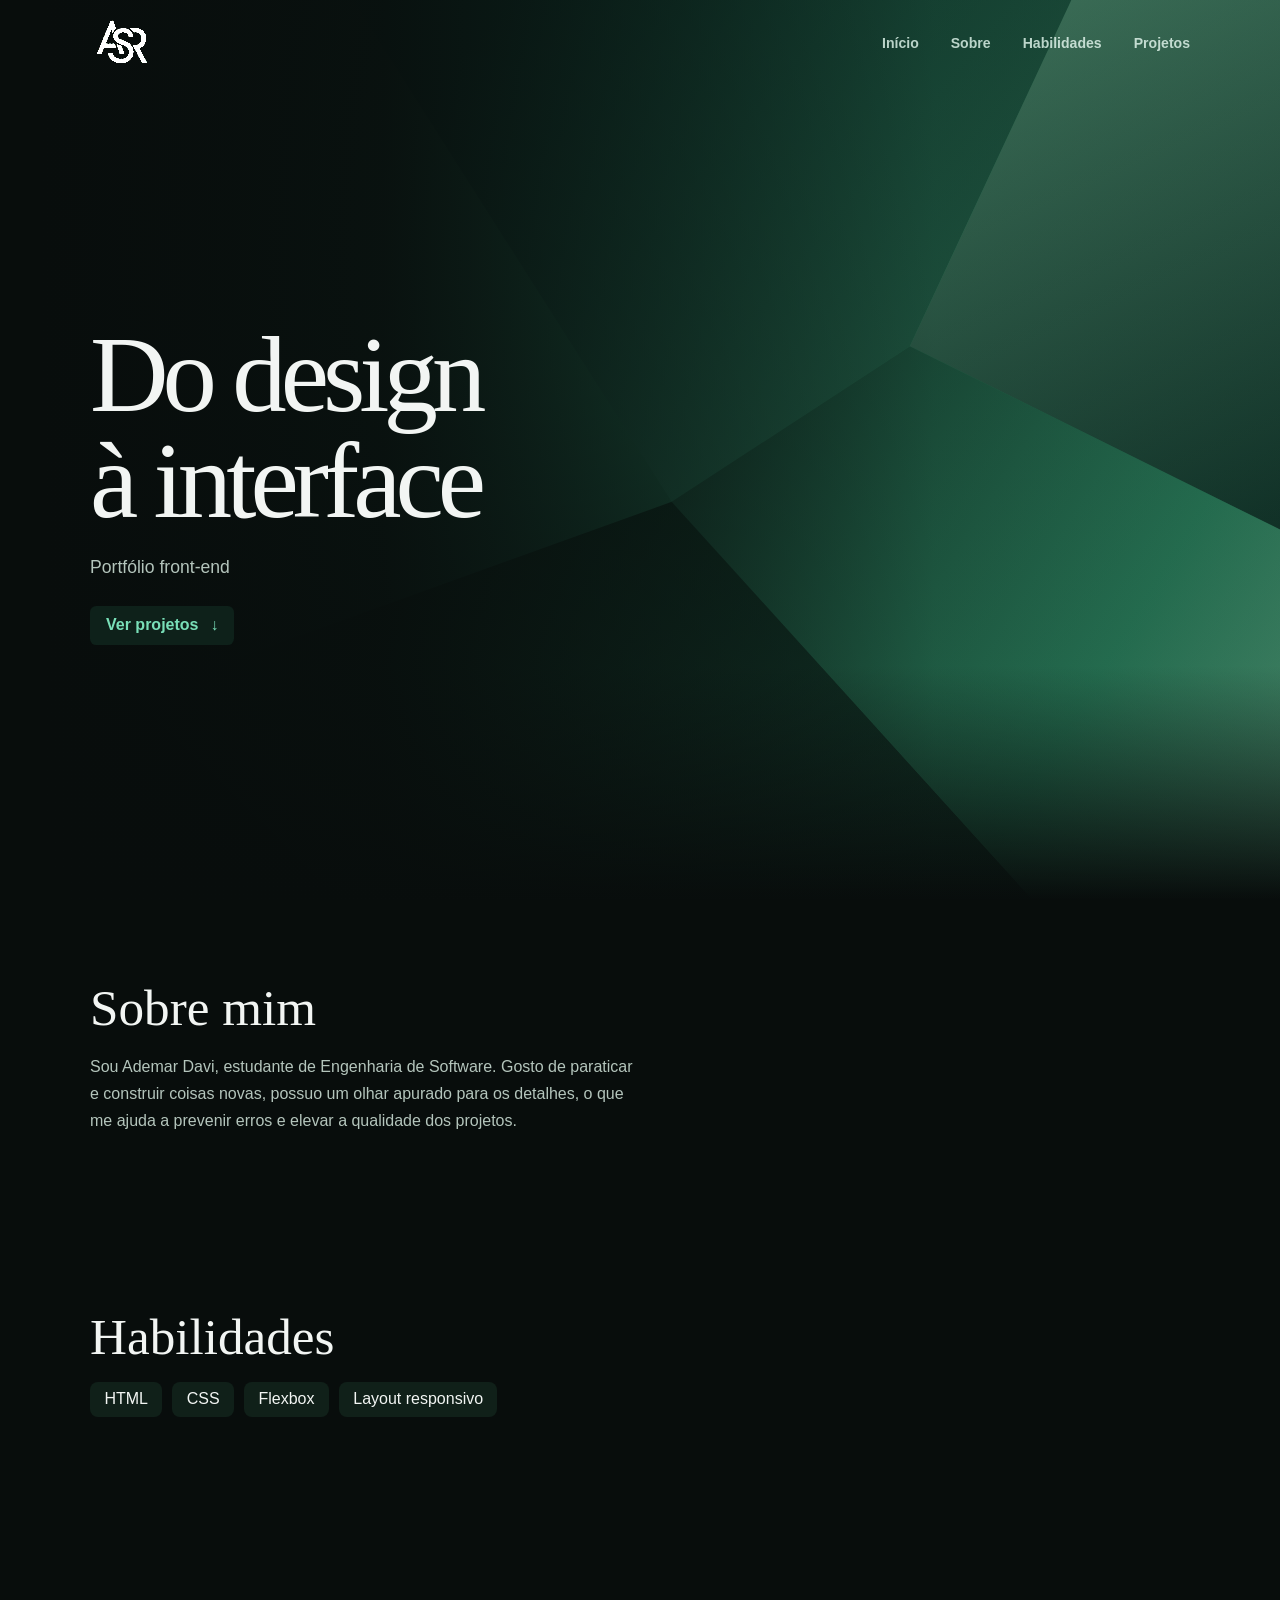
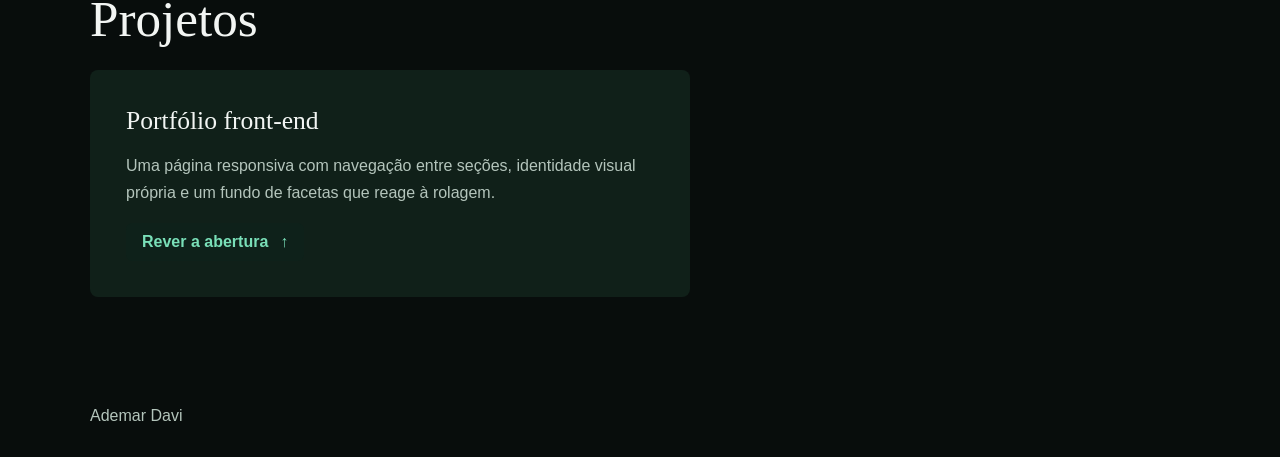
==== index.html @ 32597d5d "Add files via upload" ====
<!doctype html>
<html lang="pt-BR">
<head>
    <meta charset="utf-8">
    <meta name="viewport" content="width=device-width, initial-scale=1">
    <title>Ademar Davi | Portfólio front-end</title>
    <link rel="stylesheet" href="style.css">
</head>
<body>
    <header class="cabecalho largura">
        <a href="#inicio" aria-label="Voltar ao início">
            <img class="marca" src="./738EEF5F-4B1C-443B-A646-D0DB951BDF83.jpeg" alt="" width="64" height="64">
        </a>
        <nav aria-label="Navegação principal">
            <a href="#inicio">Início</a>
            <a href="#sobre">Sobre</a>
            <a href="#habilidades">Habilidades</a>
            <a href="#projetos">Projetos</a>
        </nav>
    </header>

    <main>
        <section id="inicio" class="abertura">
            <div class="cristal" aria-hidden="true"><span></span><span></span><span></span><span></span></div>
            <div class="largura abertura-conteudo">
                <h1>Do design<br class="quebra"> à interface</h1>
                <p>Portfólio front-end</p>
                <a class="botao" href="#projetos">Ver projetos <span aria-hidden="true">↓</span></a>
            </div>
        </section>

        <section id="sobre" class="secao largura">
            <h2>Sobre mim</h2>
            <p class="texto">Sou Ademar Davi, estudante de Engenharia de Software. Gosto de paraticar e construir coisas novas, possuo um olhar apurado para os detalhes, o que me ajuda a prevenir erros e elevar a qualidade dos projetos.</p>
        </section>

        <section id="habilidades" class="secao largura">
            <h2>Habilidades</h2>
            <ul class="etiquetas">
                <li>HTML</li><li>CSS</li><li>Flexbox</li><li>Layout responsivo</li>
            </ul>
        </section>

        <section id="projetos" class="secao largura">
            <h2>Projetos</h2>
            <article class="projeto">
                <h3>Portfólio front-end</h3>
                <p>Uma página responsiva com navegação entre seções, identidade visual própria e um fundo de facetas que reage à rolagem.</p>
                <a class="botao" href="#inicio">Rever a abertura <span aria-hidden="true">↑</span></a>
            </article>
        </section>
    </main>

    <footer class="largura rodape">Ademar Davi</footer>

    <script>
        const abertura = document.querySelector(".abertura");
        const movimentoReduzido = matchMedia("(prefers-reduced-motion: reduce)");
        let quadroPendente = false;

        function atualizarCristal() {
            const progresso = movimentoReduzido.matches
                ? 0
                : Math.min(1, Math.max(0, -abertura.getBoundingClientRect().top / abertura.offsetHeight));
            abertura.style.setProperty("--deslocamento", progresso * -110 + "px");
            abertura.style.setProperty("--intensidade", 1 - progresso * 0.65);
            quadroPendente = false;
        }

        function agendarAtualizacao() {
            if (quadroPendente) return;
            quadroPendente = true;
            requestAnimationFrame(atualizarCristal);
        }

        addEventListener("scroll", agendarAtualizacao, { passive: true });
        addEventListener("resize", agendarAtualizacao);
        movimentoReduzido.addEventListener("change", agendarAtualizacao);
        atualizarCristal();
    </script>
</body>
</html>
---- style.css ----
:root {
    color-scheme: dark;
    --fundo: #080d0c;
    --texto: #f2f5f3;
    --suave: #b4c5bc;
    --verde: #79dfb8;
    font-family: Inter, -apple-system, BlinkMacSystemFont, "Segoe UI", sans-serif;
    scroll-behavior: smooth;
}

* { box-sizing: border-box; }
body { margin: 0; background: var(--fundo); color: var(--texto); }
a { color: inherit; }
a:focus-visible { outline: 2px solid var(--verde); outline-offset: 5px; }
.largura { width: min(1100px, calc(100% - 48px)); margin-inline: auto; }

.cabecalho {
    position: absolute;
    z-index: 2;
    inset: 0 0 auto;
    mix-blend-mode: screen;
    display: flex;
    align-items: center;
    justify-content: space-between;
    gap: 20px;
    min-height: 86px;
}

.cabecalho > a { display: inline-flex; }
.marca { display: block; filter: brightness(56%) contrast(4000%); }
nav { display: flex; flex-wrap: wrap; gap: clamp(12px, 3vw, 32px); }
nav a { color: var(--suave); font-size: .88rem; font-weight: 600; text-decoration: none; }
nav a:hover { color: var(--verde); }

.abertura {
    position: relative;
    isolation: isolate;
    overflow: hidden;
    display: grid;
    align-items: center;
    min-height: 100svh;
    background: #0a1410;
}

.abertura::after {
    position: absolute;
    z-index: -1;
    inset: 0;
    content: "";
    background: linear-gradient(90deg, #080d0c 3%, #080d0ce8 30%, #080d0c40 73%),
        linear-gradient(0deg, var(--fundo), transparent 26%);
}

.cristal {
    position: absolute;
    z-index: -2;
    inset: -22% -12%;
    overflow: hidden;
    background: radial-gradient(ellipse at 76% 35%, #2c8f65, #143f30 40%, #081a14 70%);
    transform: translateY(calc(2 * var(--deslocamento, 0px)));
    opacity: var(--intensidade, 1);
    pointer-events: none;
}

.cristal span { position: absolute; inset: 0; }
.cristal span:nth-child(1) {
    clip-path: polygon(24% 0, 83% 0, 67% 42%, 52% 54%);
    background: linear-gradient(130deg, #0d382c 31%, #3f9c72 95%);
}
.cristal span:nth-child(2) {
    clip-path: polygon(83% 0, 100% 0, 100% 62%, 67% 42%);
    background: linear-gradient(156deg, #74c79d 12%, #143d30 68%);
}
.cristal span:nth-child(3) {
    clip-path: polygon(52% 54%, 67% 42%, 100% 62%, 86% 100%);
    background: linear-gradient(122deg, #102e24 46%, #2d8a64 75%, #86cda6);
}
.cristal span:nth-child(4) {
    clip-path: polygon(52% 54%, 86% 100%, 44% 100%, 18% 69%);
    background: linear-gradient(154deg, #0a2219 47%, #205a44);
}

.abertura-conteudo { padding-block: 140px 74px; }
h1, h2, h3 { margin: 0; font-family: Georgia, "Times New Roman", serif; font-weight: 400; }
h1 { max-width: 14ch; font-size: clamp(3rem, 8.5vw, 7.5rem); line-height: .98; letter-spacing: -.055em; }
.abertura p { color: var(--suave); margin: 22px 0 28px; font-size: 1.1rem; }

.botao {
    display: inline-flex;
    gap: .75rem;
    align-items: center;
    padding: .65rem 1rem;
    border-radius: .4rem;
    background: #0e211a;
    color: var(--verde);
    font-weight: 600;
    text-decoration: none;
}
.botao:hover { background: #18382b; }

.secao { padding-block: clamp(42px, 7vw, 78px); }
h2 { font-size: clamp(2rem, 4vw, 3.2rem); }
.texto, .projeto p { max-width: 62ch; color: var(--suave); line-height: 1.7; }
.etiquetas { display: flex; flex-wrap: wrap; gap: 10px; padding: 0; list-style: none; }
.etiquetas li, .projeto { border-radius: .5rem; background: #102019; }
.etiquetas li { padding: .55rem .9rem; }
.projeto { max-width: 600px; margin-top: 22px; padding: clamp(20px, 4vw, 36px); }
.projeto h3 { font-size: 1.6rem; }
.rodape { padding-block: 32px; color: var(--suave); }

@media (max-width: 540px) {
    .largura { width: calc(100% - 40px); }

    .cabecalho {
        position: relative;
        inset: auto;
        display: grid;
        grid-template-columns: 44px minmax(0, 1fr);
        gap: 12px;
        min-height: 76px;
        margin-bottom: -76px;
        mix-blend-mode: normal;
    }

    .marca { width: 44px; height: 44px; }
    nav { justify-content: flex-end; gap: 8px 12px; }
    nav a {
        display: inline-flex;
        align-items: center;
        min-height: 28px;
        font-size: .8rem;
    }

    .abertura-conteudo { padding-block: 110px 48px; }
    h1 { font-size: clamp(2.35rem, 10.5vw, 3.5rem); }

    .abertura::after {
        background: linear-gradient(90deg, #080d0cfa 10%, #080d0c75),
            linear-gradient(0deg, var(--fundo), transparent 26%);
    }
}

@media (prefers-reduced-motion: no-preference) {
    .cristal { animation: refracao 7s ease-in-out infinite alternate; }

    @keyframes refracao {
        from { translate: 0 0; }
        to { translate: -5% 4%; }
    }
}

@media (prefers-reduced-motion: reduce) {
    :root { scroll-behavior: auto; }
}
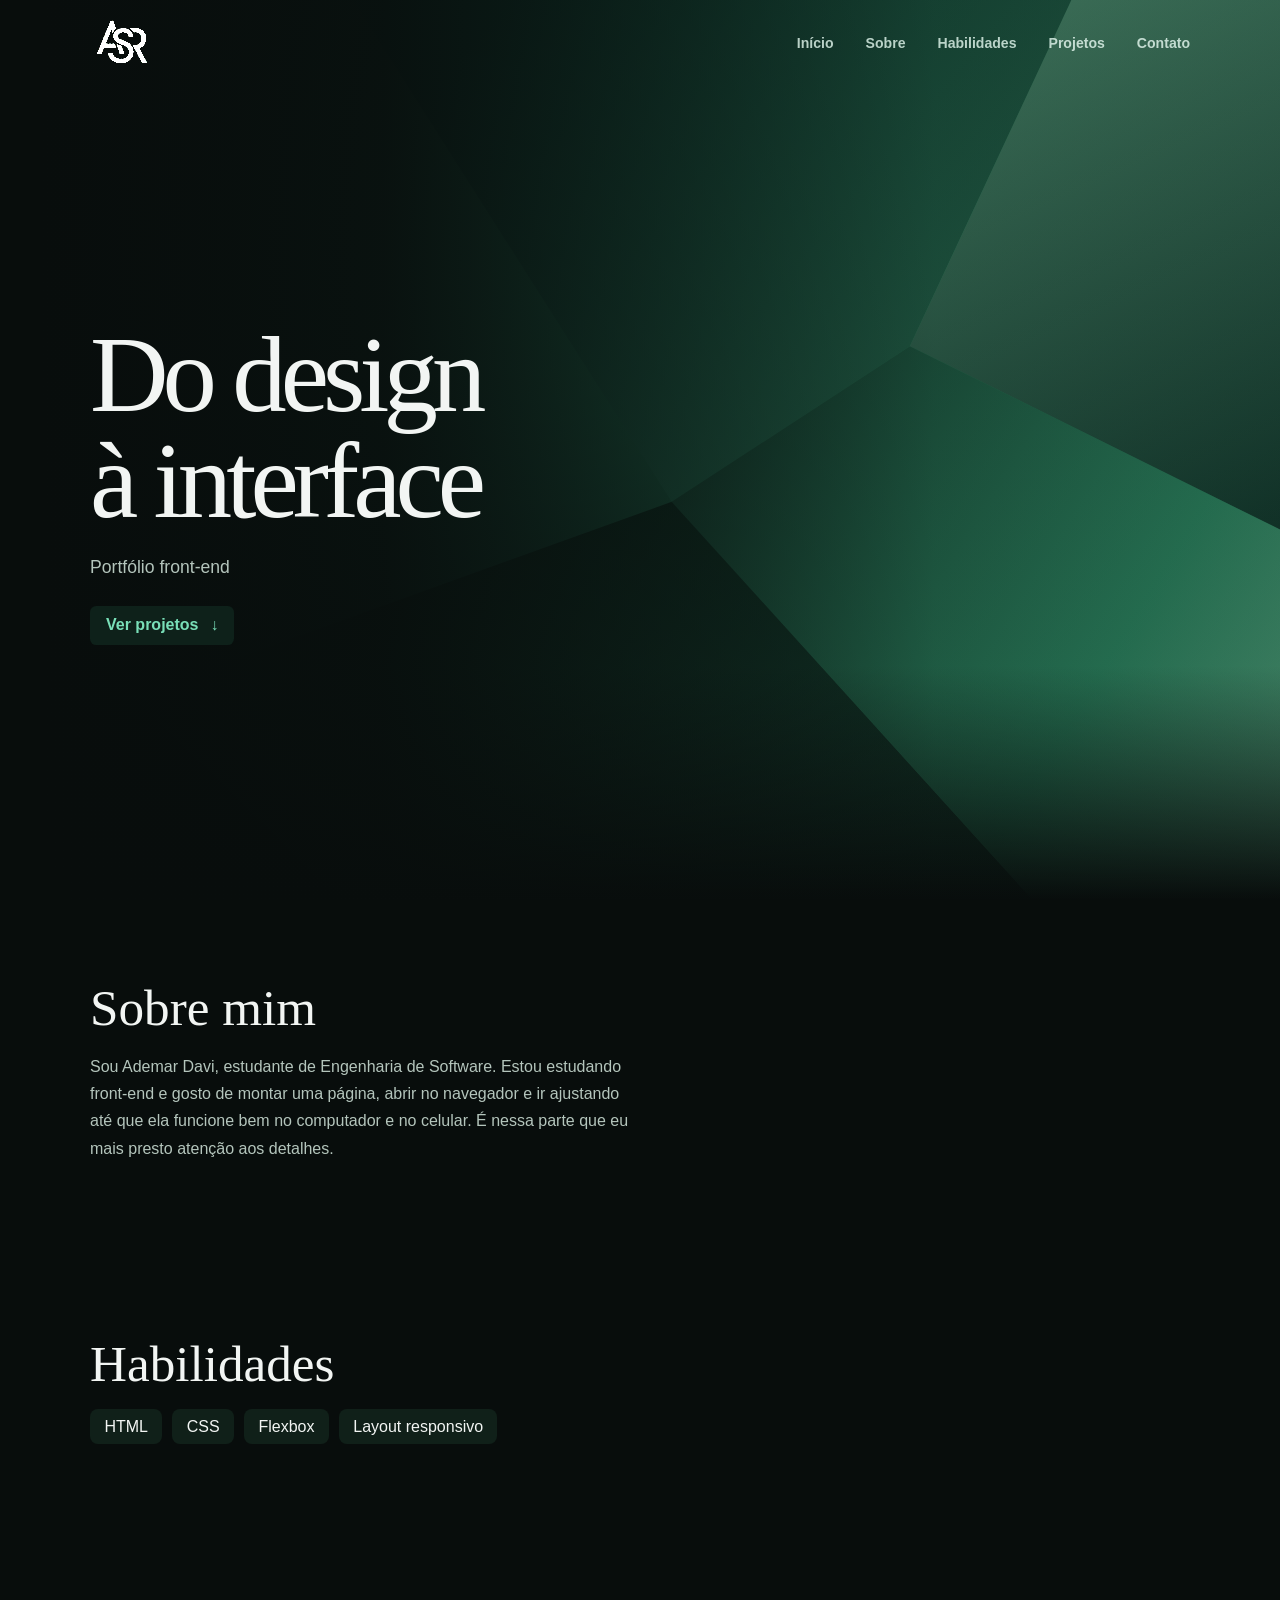
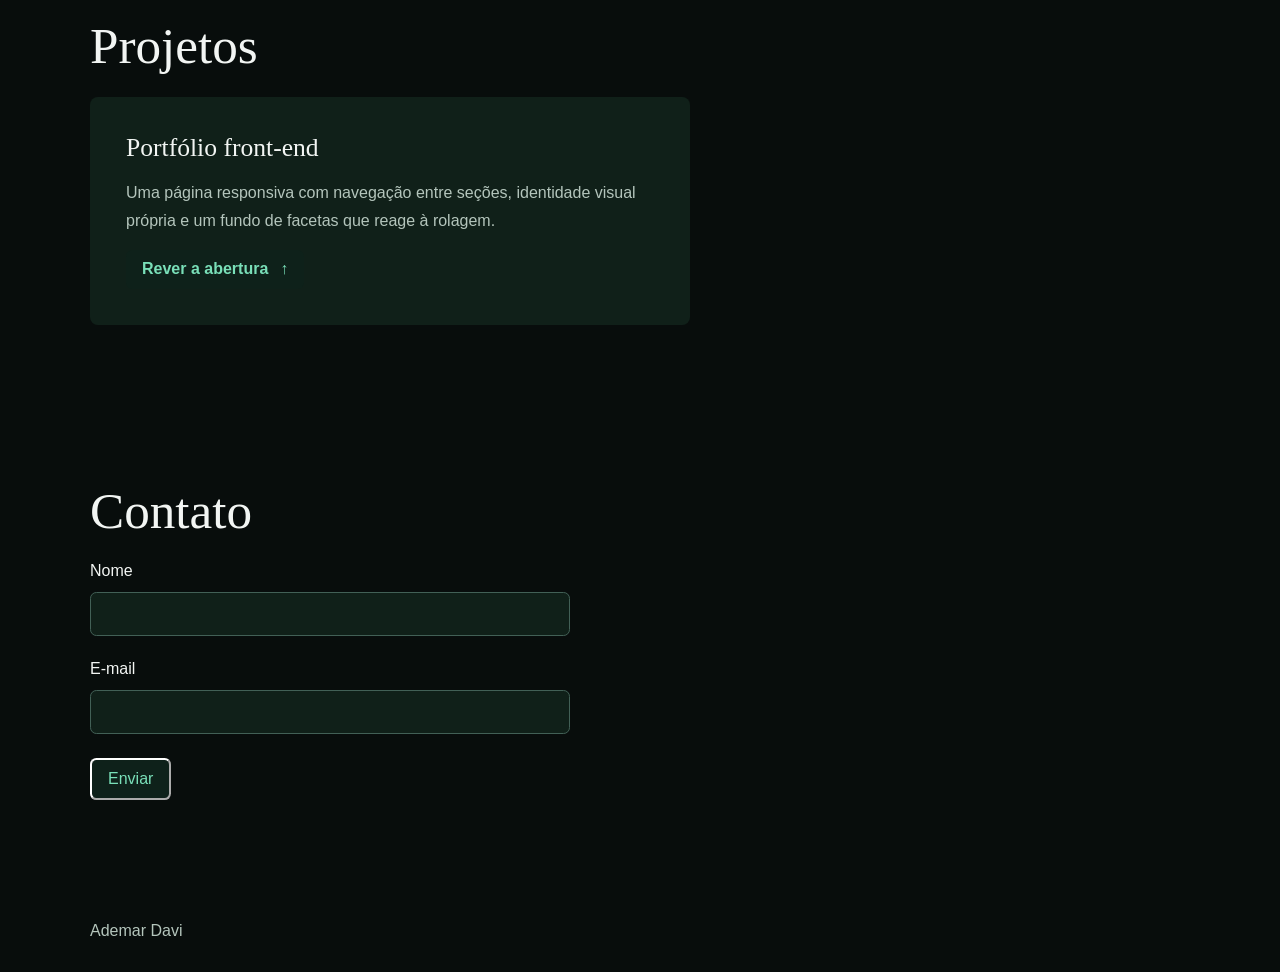
==== commit 00a8e540: "Add contact form and update personal description" ====
--- a/index.html
+++ b/index.html
@@ -5,6 +5,22 @@
     <meta name="viewport" content="width=device-width, initial-scale=1">
     <title>Ademar Davi | Portfólio front-end</title>
     <link rel="stylesheet" href="style.css">
+    <style>
+        .form-contato { display: grid; gap: 12px; max-width: 480px; margin-top: 22px; }
+        .form-contato input {
+            width: 100%;
+            padding: 12px;
+            border: 1px solid #426056;
+            border-radius: .4rem;
+            background: #102019;
+            color: inherit;
+            font: inherit;
+        }
+        .form-contato input[aria-invalid="true"] { border-color: #ffada5; }
+        .form-contato .botao { justify-self: start; font: inherit; cursor: pointer; }
+        .form-contato [role="alert"] { margin: 0; color: #ffada5; }
+        .form-contato [role="status"] { margin: 0; color: var(--suave); }
+    </style>
 </head>
 <body>
     <header class="cabecalho largura">
@@ -16,6 +32,7 @@
             <a href="#sobre">Sobre</a>
             <a href="#habilidades">Habilidades</a>
             <a href="#projetos">Projetos</a>
+            <a href="#contato">Contato</a>
         </nav>
     </header>
 
@@ -31,7 +48,7 @@
 
         <section id="sobre" class="secao largura">
             <h2>Sobre mim</h2>
-            <p class="texto">Sou Ademar Davi, estudante de Engenharia de Software. Gosto de paraticar e construir coisas novas, possuo um olhar apurado para os detalhes, o que me ajuda a prevenir erros e elevar a qualidade dos projetos.</p>
+            <p class="texto">Sou Ademar Davi, estudante de Engenharia de Software. Estou estudando front-end e gosto de montar uma página, abrir no navegador e ir ajustando até que ela funcione bem no computador e no celular. É nessa parte que eu mais presto atenção aos detalhes.</p>
         </section>
 
         <section id="habilidades" class="secao largura">
@@ -48,6 +65,22 @@
                 <p>Uma página responsiva com navegação entre seções, identidade visual própria e um fundo de facetas que reage à rolagem.</p>
                 <a class="botao" href="#inicio">Rever a abertura <span aria-hidden="true">↑</span></a>
             </article>
+        </section>
+
+        <section id="contato" class="secao largura">
+            <h2>Contato</h2>
+            <form class="form-contato" novalidate>
+                <label for="nome">Nome</label>
+                <input id="nome" name="nome" autocomplete="name" required aria-describedby="erro-nome">
+                <p id="erro-nome" role="alert"></p>
+
+                <label for="email">E-mail</label>
+                <input id="email" name="email" type="email" autocomplete="email" required aria-describedby="erro-email">
+                <p id="erro-email" role="alert"></p>
+
+                <button class="botao" type="submit">Enviar</button>
+                <p id="estado-contato" role="status"></p>
+            </form>
         </section>
     </main>
 
@@ -77,6 +110,41 @@
         addEventListener("resize", agendarAtualizacao);
         movimentoReduzido.addEventListener("change", agendarAtualizacao);
         atualizarCristal();
+
+        const formulario = document.querySelector(".form-contato");
+        const nome = document.querySelector("#nome");
+        const email = document.querySelector("#email");
+        const estado = document.querySelector("#estado-contato");
+
+        function mostrarErro(campo, mensagem) {
+            document.querySelector("#erro-" + campo.id).textContent = mensagem;
+            campo.setAttribute("aria-invalid", mensagem ? "true" : "false");
+        }
+
+        formulario.addEventListener("input", (evento) => {
+            mostrarErro(evento.target, "");
+            estado.textContent = "";
+        });
+
+        formulario.addEventListener("submit", (evento) => {
+            evento.preventDefault();
+            estado.textContent = "";
+
+            const erroNome = nome.value.trim() ? "" : "Informe seu nome.";
+            const erroEmail = email.validity.valueMissing ? "Informe seu e-mail."
+                : email.validity.typeMismatch ? "Digite um e-mail válido, como nome@exemplo.com."
+                : "";
+
+            mostrarErro(nome, erroNome);
+            mostrarErro(email, erroEmail);
+
+            if (erroNome || erroEmail) {
+                (erroNome ? nome : email).focus();
+                return;
+            }
+
+            estado.textContent = "Dados válidos. O envio do formulário ainda não está configurado.";
+        });
     </script>
 </body>
 </html>
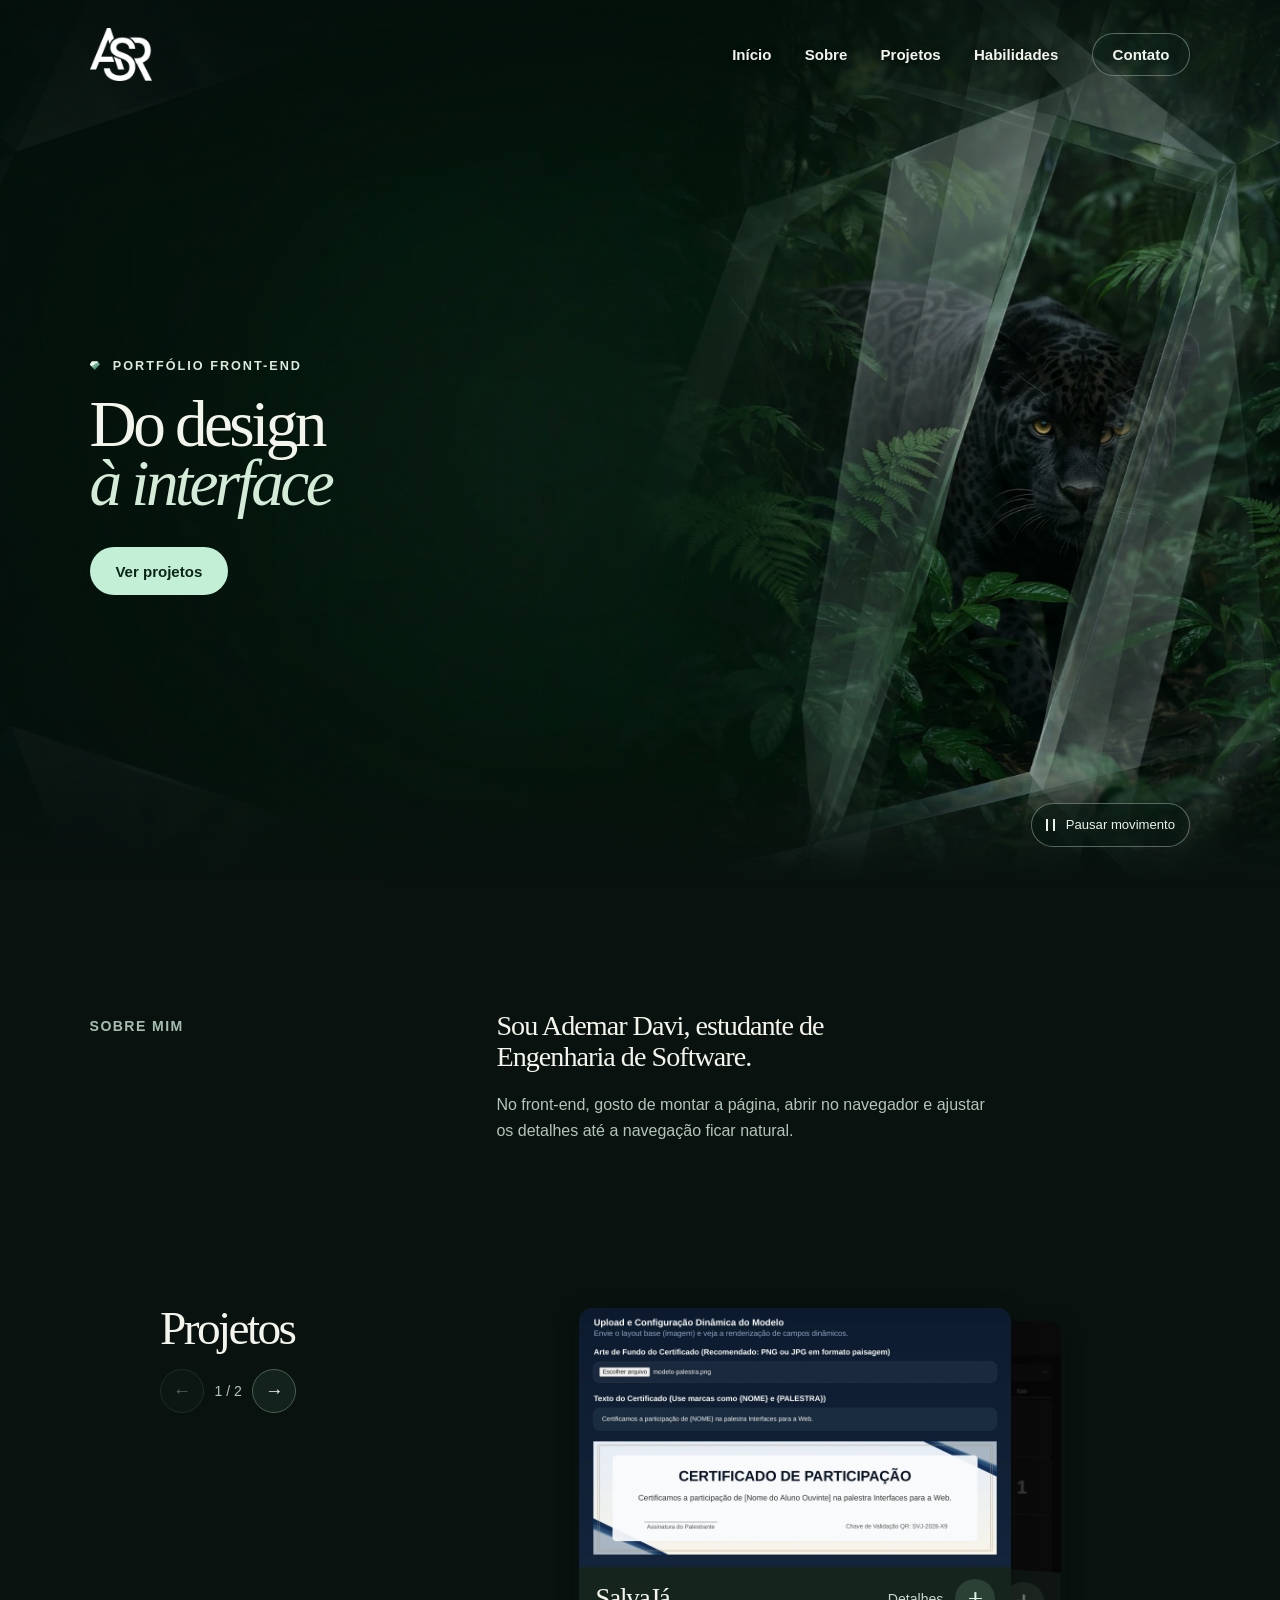
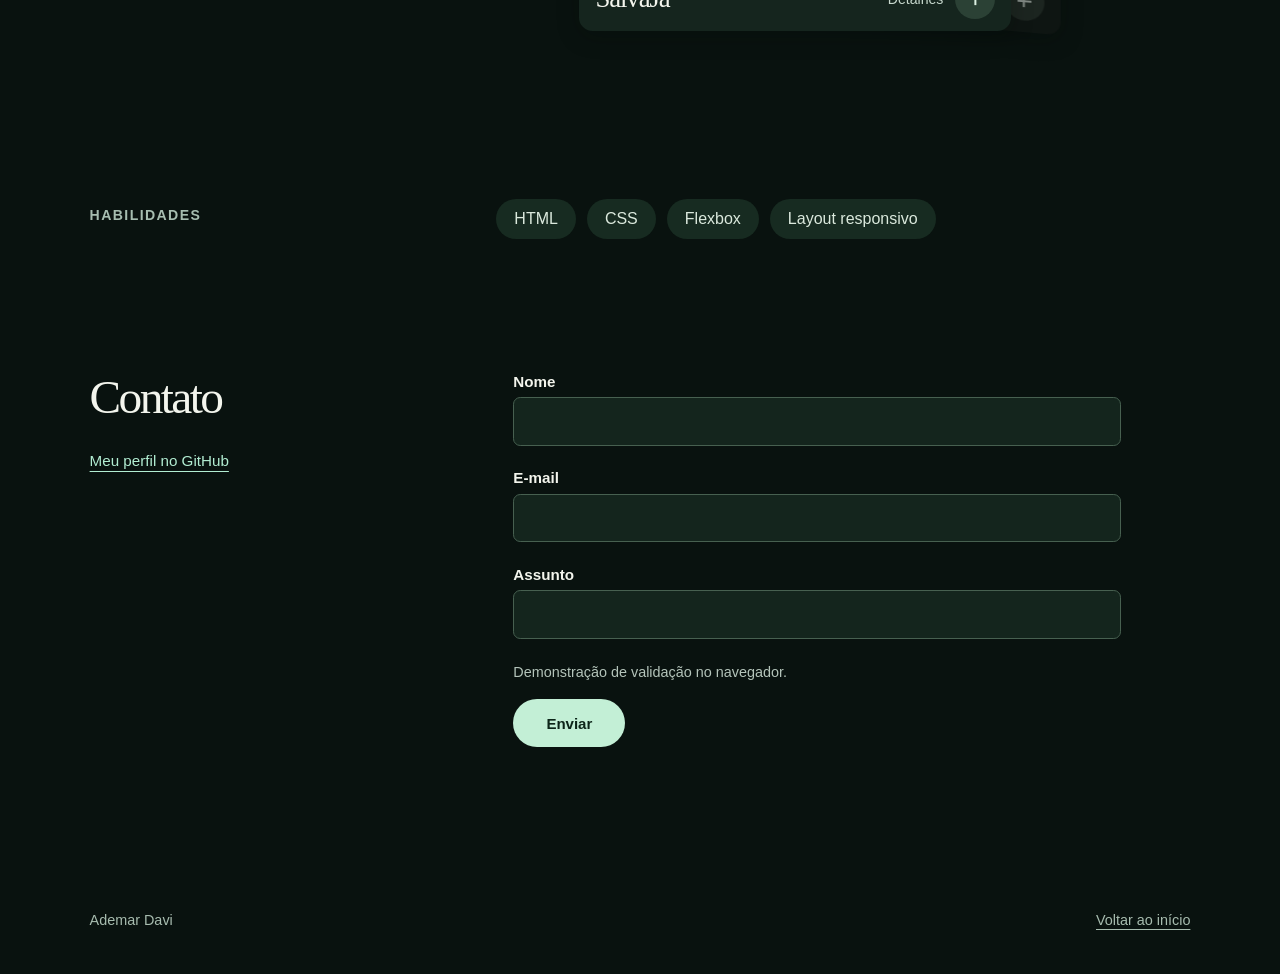
==== commit b03a6c10: "Add files via upload" ====
--- a/index.html
+++ b/index.html
@@ -3,148 +3,157 @@
 <head>
     <meta charset="utf-8">
     <meta name="viewport" content="width=device-width, initial-scale=1">
+    <meta name="theme-color" content="#071410">
+    <meta name="description" content="Portfólio front-end de Ademar Davi. Conheça os projetos acadêmicos SalvaJá e Bolos de Maria.">
     <title>Ademar Davi | Portfólio front-end</title>
+    <link rel="icon" href="assets/icone.png" type="image/png">
+    <link rel="preload" as="image" href="assets/onca-esmeralda.webp">
     <link rel="stylesheet" href="style.css">
-    <style>
-        .form-contato { display: grid; gap: 12px; max-width: 480px; margin-top: 22px; }
-        .form-contato input {
-            width: 100%;
-            padding: 12px;
-            border: 1px solid #426056;
-            border-radius: .4rem;
-            background: #102019;
-            color: inherit;
-            font: inherit;
-        }
-        .form-contato input[aria-invalid="true"] { border-color: #ffada5; }
-        .form-contato .botao { justify-self: start; font: inherit; cursor: pointer; }
-        .form-contato [role="alert"] { margin: 0; color: #ffada5; }
-        .form-contato [role="status"] { margin: 0; color: var(--suave); }
-    </style>
+    <script src="script.js" defer></script>
 </head>
 <body>
+    <a class="pular" href="#sobre">Pular a abertura</a>
     <header class="cabecalho largura">
-        <a href="#inicio" aria-label="Voltar ao início">
-            <img class="marca" src="./738EEF5F-4B1C-443B-A646-D0DB951BDF83.jpeg" alt="" width="64" height="64">
+        <a class="assinatura" href="#inicio" aria-label="Ademar Davi — início">
+            <img src="assets/asr.png" alt="" width="62" height="53">
         </a>
-        <nav aria-label="Navegação principal">
+        <button class="controle-menu" type="button" aria-expanded="false" aria-controls="navegacao" hidden>
+            <span class="rotulo-menu">Menu</span><i aria-hidden="true"></i>
+        </button>
+        <nav id="navegacao" aria-label="Navegação principal">
             <a href="#inicio">Início</a>
             <a href="#sobre">Sobre</a>
+            <a href="#projetos">Projetos</a>
             <a href="#habilidades">Habilidades</a>
-            <a href="#projetos">Projetos</a>
-            <a href="#contato">Contato</a>
+            <a class="nav-contato" href="#contato">Contato</a>
         </nav>
     </header>
 
     <main>
-        <section id="inicio" class="abertura">
-            <div class="cristal" aria-hidden="true"><span></span><span></span><span></span><span></span></div>
-            <div class="largura abertura-conteudo">
-                <h1>Do design<br class="quebra"> à interface</h1>
-                <p>Portfólio front-end</p>
-                <a class="botao" href="#projetos">Ver projetos <span aria-hidden="true">↓</span></a>
+        <section class="abertura pausada" id="inicio" aria-labelledby="titulo-inicio">
+            <div class="cristal" aria-hidden="true">
+                <div class="paisagem"></div>
+                <div class="faceta faceta-esquerda"></div>
+                <div class="faceta faceta-direita"></div>
+            </div>
+            <div class="largura composicao">
+                <div class="chamada">
+                    <p class="categoria"><span class="gema" aria-hidden="true"></span>Portfólio front-end</p>
+                    <h1 id="titulo-inicio">Do design<br><em>à interface</em></h1>
+                    <a class="botao botao-claro" href="#projetos">Ver projetos</a>
+                </div>
+            </div>
+            <button class="controle-movimento" type="button" disabled>
+                <span class="simbolo-movimento" aria-hidden="true"></span>
+                <span class="rotulo-movimento">Ativar movimento</span>
+            </button>
+        </section>
+
+        <section class="largura sobre" id="sobre" aria-labelledby="titulo-sobre">
+            <div class="colunas revelar">
+                <h2 class="titulo-lateral" id="titulo-sobre">Sobre mim</h2>
+                <div class="biografia">
+                    <p class="apresentacao">Sou Ademar Davi, estudante de Engenharia de Software.</p>
+                    <p class="texto">No front-end, gosto de montar a página, abrir no navegador e ajustar os detalhes até a navegação ficar natural.</p>
+                </div>
             </div>
         </section>
 
-        <section id="sobre" class="secao largura">
-            <h2>Sobre mim</h2>
-            <p class="texto">Sou Ademar Davi, estudante de Engenharia de Software. Estou estudando front-end e gosto de montar uma página, abrir no navegador e ir ajustando até que ela funcione bem no computador e no celular. É nessa parte que eu mais presto atenção aos detalhes.</p>
+        <section class="largura projetos" id="projetos" aria-labelledby="titulo-projetos">
+            <div class="cabeca-secao revelar">
+                <h2 id="titulo-projetos">Projetos</h2>
+                <div class="folhear" hidden>
+                    <button type="button" data-passo="-1" aria-label="Projeto anterior" aria-controls="cartoes">←</button>
+                    <span id="posicao" role="status" aria-live="polite"></span>
+                    <button type="button" data-passo="1" aria-label="Próximo projeto" aria-controls="cartoes">→</button>
+                </div>
+            </div>
+            <div class="colecao revelar" id="cartoes">
+                <details class="projeto salvaja" id="projeto-salvaja">
+                    <summary aria-labelledby="nome-salvaja">
+                        <h3>
+                            <span class="capa capa-salvaja">
+                                <img src="assets/salvaja.webp" alt="Prévia do editor do SalvaJá com um modelo de certificado de participação" width="1808" height="1080" loading="lazy" decoding="async">
+                            </span>
+                            <span class="legenda">
+                                <span class="nome-projeto" id="nome-salvaja">SalvaJá</span>
+                                <span class="acao-detalhes" aria-hidden="true"><span>Detalhes</span><i></i></span>
+                            </span>
+                        </h3>
+                    </summary>
+                    <div class="descricao">
+                        <p>Protótipo para automatizar a entrega de certificados aos alunos. O palestrante fornece seu próprio modelo, e a proposta é que o SalvaJá cuide da entrega.</p>
+                        <a class="link-texto" href="projetos/salvaja/previa.html">Experimentar a prévia do certificado</a>
+                    </div>
+                </details>
+                <details class="projeto bolos" id="projeto-bolos">
+                    <summary aria-labelledby="nome-bolos">
+                        <h3>
+                            <span class="capa capa-bolos">
+                                <img src="assets/bolos-de-maria.webp" alt="Prévia do calendário do Bolos de Maria com uma encomenda de exemplo" width="1808" height="1080" loading="lazy" decoding="async">
+                            </span>
+                            <span class="legenda">
+                                <span class="nome-projeto" id="nome-bolos">Bolos de Maria</span>
+                                <span class="acao-detalhes" aria-hidden="true"><span>Detalhes</span><i></i></span>
+                            </span>
+                        </h3>
+                    </summary>
+                    <div class="descricao">
+                        <p>Uma agenda de encomendas para uma confeiteira. Pelo calendário, ela pode consultar os pedidos de cada dia, registrar novas encomendas e editar as existentes. Também pode atualizar o cardápio e a lista de clientes.</p>
+                        <div class="links-projeto">
+                            <a class="link-texto" href="https://glauberlobo44.github.io/Bolos-de-Maria/">Abrir o calendário</a>
+                            <a class="link-texto" href="https://github.com/GlauberLobo44/Bolos-de-Maria">Ver o código no GitHub</a>
+                        </div>
+                    </div>
+                </details>
+            </div>
         </section>
 
-        <section id="habilidades" class="secao largura">
-            <h2>Habilidades</h2>
-            <ul class="etiquetas">
-                <li>HTML</li><li>CSS</li><li>Flexbox</li><li>Layout responsivo</li>
-            </ul>
+        <section class="largura habilidades" id="habilidades" aria-labelledby="titulo-habilidades">
+            <div class="colunas revelar">
+                <h2 class="titulo-lateral" id="titulo-habilidades">Habilidades</h2>
+                <ul class="lista-habilidades">
+                    <li>HTML</li>
+                    <li>CSS</li>
+                    <li>Flexbox</li>
+                    <li>Layout responsivo</li>
+                </ul>
+            </div>
         </section>
 
-        <section id="projetos" class="secao largura">
-            <h2>Projetos</h2>
-            <article class="projeto">
-                <h3>Portfólio front-end</h3>
-                <p>Uma página responsiva com navegação entre seções, identidade visual própria e um fundo de facetas que reage à rolagem.</p>
-                <a class="botao" href="#inicio">Rever a abertura <span aria-hidden="true">↑</span></a>
-            </article>
-        </section>
-
-        <section id="contato" class="secao largura">
-            <h2>Contato</h2>
-            <form class="form-contato" novalidate>
-                <label for="nome">Nome</label>
-                <input id="nome" name="nome" autocomplete="name" required aria-describedby="erro-nome">
-                <p id="erro-nome" role="alert"></p>
-
-                <label for="email">E-mail</label>
-                <input id="email" name="email" type="email" autocomplete="email" required aria-describedby="erro-email">
-                <p id="erro-email" role="alert"></p>
-
-                <button class="botao" type="submit">Enviar</button>
-                <p id="estado-contato" role="status"></p>
-            </form>
+        <section class="largura contato" id="contato" aria-labelledby="titulo-contato">
+            <div class="grade-contato revelar">
+                <div>
+                    <h2 id="titulo-contato">Contato</h2>
+                    <a class="link-texto perfil" href="https://github.com/sovral098">Meu perfil no GitHub</a>
+                </div>
+                <form class="form-contato" novalidate>
+                    <div class="campo">
+                        <label for="nome">Nome</label>
+                        <input type="text" id="nome" name="nome" autocomplete="name" required aria-describedby="erro-nome">
+                        <p id="erro-nome" class="erro" role="alert"></p>
+                    </div>
+                    <div class="campo">
+                        <label for="email">E-mail</label>
+                        <input type="email" id="email" name="email" autocomplete="email" required aria-describedby="erro-email">
+                        <p id="erro-email" class="erro" role="alert"></p>
+                    </div>
+                    <div class="campo">
+                        <label for="assunto">Assunto</label>
+                        <input type="text" id="assunto" name="assunto" required aria-describedby="erro-assunto">
+                        <p id="erro-assunto" class="erro" role="alert"></p>
+                    </div>
+                    <p class="nota-form">Demonstração de validação no navegador.</p>
+                    <button class="botao botao-claro" type="submit" disabled>Enviar</button>
+                    <p id="estado-contato" role="status"></p>
+                    <noscript>Ative o JavaScript para testar o formulário.</noscript>
+                </form>
+            </div>
         </section>
     </main>
-
-    <footer class="largura rodape">Ademar Davi</footer>
-
-    <script>
-        const abertura = document.querySelector(".abertura");
-        const movimentoReduzido = matchMedia("(prefers-reduced-motion: reduce)");
-        let quadroPendente = false;
-
-        function atualizarCristal() {
-            const progresso = movimentoReduzido.matches
-                ? 0
-                : Math.min(1, Math.max(0, -abertura.getBoundingClientRect().top / abertura.offsetHeight));
-            abertura.style.setProperty("--deslocamento", progresso * -110 + "px");
-            abertura.style.setProperty("--intensidade", 1 - progresso * 0.65);
-            quadroPendente = false;
-        }
-
-        function agendarAtualizacao() {
-            if (quadroPendente) return;
-            quadroPendente = true;
-            requestAnimationFrame(atualizarCristal);
-        }
-
-        addEventListener("scroll", agendarAtualizacao, { passive: true });
-        addEventListener("resize", agendarAtualizacao);
-        movimentoReduzido.addEventListener("change", agendarAtualizacao);
-        atualizarCristal();
-
-        const formulario = document.querySelector(".form-contato");
-        const nome = document.querySelector("#nome");
-        const email = document.querySelector("#email");
-        const estado = document.querySelector("#estado-contato");
-
-        function mostrarErro(campo, mensagem) {
-            document.querySelector("#erro-" + campo.id).textContent = mensagem;
-            campo.setAttribute("aria-invalid", mensagem ? "true" : "false");
-        }
-
-        formulario.addEventListener("input", (evento) => {
-            mostrarErro(evento.target, "");
-            estado.textContent = "";
-        });
-
-        formulario.addEventListener("submit", (evento) => {
-            evento.preventDefault();
-            estado.textContent = "";
-
-            const erroNome = nome.value.trim() ? "" : "Informe seu nome.";
-            const erroEmail = email.validity.valueMissing ? "Informe seu e-mail."
-                : email.validity.typeMismatch ? "Digite um e-mail válido, como nome@exemplo.com."
-                : "";
-
-            mostrarErro(nome, erroNome);
-            mostrarErro(email, erroEmail);
-
-            if (erroNome || erroEmail) {
-                (erroNome ? nome : email).focus();
-                return;
-            }
-
-            estado.textContent = "Dados válidos. O envio do formulário ainda não está configurado.";
-        });
-    </script>
+    <footer class="largura rodape">
+        <span>Ademar Davi</span>
+        <a href="#inicio">Voltar ao início</a>
+    </footer>
 </body>
 </html>
--- a/style.css
+++ b/style.css
@@ -1,154 +1,508 @@
 :root {
     color-scheme: dark;
-    --fundo: #080d0c;
-    --texto: #f2f5f3;
-    --suave: #b4c5bc;
-    --verde: #79dfb8;
-    font-family: Inter, -apple-system, BlinkMacSystemFont, "Segoe UI", sans-serif;
+    --fundo: #09120f;
+    --painel: #14221d;
+    --papel: #f3f5ed;
+    --suave: #b4c4ba;
+    --menta: #b2edd2;
+    --serifa: "Iowan Old Style", Baskerville, Georgia, "Times New Roman", serif;
+    --sans: Inter, -apple-system, BlinkMacSystemFont, "Segoe UI", Helvetica, Arial, sans-serif;
+    font-family: var(--sans);
     scroll-behavior: smooth;
 }
 
-* { box-sizing: border-box; }
-body { margin: 0; background: var(--fundo); color: var(--texto); }
+*, *::before, *::after { box-sizing: border-box; }
+body { margin: 0; background: var(--fundo); color: var(--papel); }
+h1, h2, h3, p { margin: 0; }
 a { color: inherit; }
-a:focus-visible { outline: 2px solid var(--verde); outline-offset: 5px; }
-.largura { width: min(1100px, calc(100% - 48px)); margin-inline: auto; }
+button, input { font: inherit; }
+button { cursor: pointer; }
+[hidden] { display: none !important; }
+:focus-visible { outline: 3px solid #b9f4d2; outline-offset: 5px; }
+::selection { background: #b2edd2; color: #092119; }
+.largura { width: min(78rem, 86%); margin-inline: auto; }
+section[id] { scroll-margin-top: 1.5rem; }
+
+.pular {
+    position: absolute;
+    z-index: 10;
+    top: .5rem;
+    left: .75rem;
+    padding: .75rem 1rem;
+    background: var(--papel);
+    color: var(--fundo);
+    transform: translateY(-160%);
+}
+.pular:focus { transform: none; }
 
 .cabecalho {
     position: absolute;
-    z-index: 2;
+    z-index: 5;
     inset: 0 0 auto;
-    mix-blend-mode: screen;
+    min-height: 6.8rem;
     display: flex;
     align-items: center;
     justify-content: space-between;
-    gap: 20px;
-    min-height: 86px;
-}
-
-.cabecalho > a { display: inline-flex; }
-.marca { display: block; filter: brightness(56%) contrast(4000%); }
-nav { display: flex; flex-wrap: wrap; gap: clamp(12px, 3vw, 32px); }
-nav a { color: var(--suave); font-size: .88rem; font-weight: 600; text-decoration: none; }
-nav a:hover { color: var(--verde); }
+    gap: 2rem;
+}
+.assinatura { display: grid; place-items: center; width: 3.9rem; min-height: 3.5rem; }
+.assinatura img { display: block; width: 100%; height: auto; }
+nav { display: flex; align-items: center; gap: clamp(1.2rem, 2.6vw, 2.6rem); }
+nav a {
+    display: inline-flex;
+    align-items: center;
+    min-height: 2.75rem;
+    font-size: .94rem;
+    font-weight: 550;
+    text-decoration: none;
+    color: #f1f5ed;
+    text-shadow: 0 1px 8px #06120e;
+}
+nav a:hover { color: var(--menta); }
+.nav-contato {
+    min-height: 2.65rem;
+    padding: .45rem 1.25rem;
+    border: 1px solid #a0b5a783;
+    border-radius: 99rem;
+    background: #10251d5c;
+}
+.controle-menu { display: none; }
 
 .abertura {
+    --luz: .9;
+    --paralaxe: 0px;
+    --desvio: 0px;
+    --vidro: 0px;
+    display: grid;
+    align-items: center;
     position: relative;
     isolation: isolate;
     overflow: hidden;
-    display: grid;
-    align-items: center;
-    min-height: 100svh;
-    background: #0a1410;
-}
-
+    min-height: 42rem;
+    min-height: max(39rem, 98svh);
+    background: #0a2119;
+}
 .abertura::after {
     position: absolute;
     z-index: -1;
     inset: 0;
+    pointer-events: none;
     content: "";
-    background: linear-gradient(90deg, #080d0c 3%, #080d0ce8 30%, #080d0c40 73%),
-        linear-gradient(0deg, var(--fundo), transparent 26%);
-}
-
+    background:
+        linear-gradient(0deg, var(--fundo), rgba(9,18,15,.10) 13%, transparent 30%),
+        linear-gradient(180deg, rgba(4,15,11,.72), transparent 25%),
+        linear-gradient(90deg, #06120f80 0%, transparent 65%);
+}
 .cristal {
     position: absolute;
     z-index: -2;
-    inset: -22% -12%;
+    inset: 0;
+    pointer-events: none;
     overflow: hidden;
-    background: radial-gradient(ellipse at 76% 35%, #2c8f65, #143f30 40%, #081a14 70%);
-    transform: translateY(calc(2 * var(--deslocamento, 0px)));
-    opacity: var(--intensidade, 1);
-    pointer-events: none;
-}
-
-.cristal span { position: absolute; inset: 0; }
-.cristal span:nth-child(1) {
-    clip-path: polygon(24% 0, 83% 0, 67% 42%, 52% 54%);
-    background: linear-gradient(130deg, #0d382c 31%, #3f9c72 95%);
-}
-.cristal span:nth-child(2) {
-    clip-path: polygon(83% 0, 100% 0, 100% 62%, 67% 42%);
-    background: linear-gradient(156deg, #74c79d 12%, #143d30 68%);
-}
-.cristal span:nth-child(3) {
-    clip-path: polygon(52% 54%, 67% 42%, 100% 62%, 86% 100%);
-    background: linear-gradient(122deg, #102e24 46%, #2d8a64 75%, #86cda6);
-}
-.cristal span:nth-child(4) {
-    clip-path: polygon(52% 54%, 86% 100%, 44% 100%, 18% 69%);
-    background: linear-gradient(154deg, #0a2219 47%, #205a44);
-}
-
-.abertura-conteudo { padding-block: 140px 74px; }
-h1, h2, h3 { margin: 0; font-family: Georgia, "Times New Roman", serif; font-weight: 400; }
-h1 { max-width: 14ch; font-size: clamp(3rem, 8.5vw, 7.5rem); line-height: .98; letter-spacing: -.055em; }
-.abertura p { color: var(--suave); margin: 22px 0 28px; font-size: 1.1rem; }
-
+    background: #091912;
+}
+.paisagem, .faceta::before {
+    position: absolute;
+    inset: -1rem -2.75rem;
+    background: url("assets/onca-esmeralda.webp") 83% 49% / cover no-repeat;
+}
+.paisagem {
+    opacity: var(--luz);
+    transform: translate3d(var(--desvio), var(--paralaxe), 0);
+}
+.faceta {
+    position: absolute;
+    inset: -1px 0;
+    opacity: .62;
+    transform: translate3d(var(--vidro), 0, 0);
+}
+.faceta::before {
+    content: "";
+    filter: brightness(1.23) saturate(.85);
+    transform: translate3d(15px, -6px, 0);
+}
+.faceta::after {
+    position: absolute;
+    inset: 0;
+    content: "";
+    background: linear-gradient(156deg, #d9f8ed36, #91c8b216 35%, transparent 68%, #c2f2dc28);
+}
+.faceta-esquerda {
+    clip-path: polygon(77% 0, 83% 0, 67% 100%, 63% 100%);
+}
+.faceta-direita {
+    clip-path: polygon(93% 0, 98% 0, 84% 100%, 79% 100%);
+    opacity: .47;
+    transform: translate3d(calc(var(--vidro) * -.66), 0, 0);
+}
+.faceta-direita::before {
+    transform: translate3d(-19px, 8px, 0);
+}
+.composicao {
+    padding-block: clamp(10rem, 23vh, 15rem) clamp(7rem, 15vh, 11rem);
+}
+.chamada { width: fit-content; max-width: 100%; }
+.categoria {
+    display: flex;
+    align-items: center;
+    gap: .8rem;
+    color: #dceadc;
+    font-size: .79rem;
+    font-weight: 620;
+    text-transform: uppercase;
+    letter-spacing: .16em;
+}
+.gema {
+    width: .65rem;
+    height: .54rem;
+    display: inline-block;
+    background: linear-gradient(145deg, #effcef 38%, #88c9aa 40%, #487965 75%);
+    clip-path: polygon(23% 0, 77% 0, 100% 36%, 50% 100%, 0 36%);
+}
+h1, h2, .nome-projeto, .apresentacao {
+    font-family: var(--serifa);
+    font-weight: 400;
+}
+h1 {
+    margin-block: 1.4rem 2.1rem;
+    font-size: clamp(3rem, 5.1vw, 4.8rem);
+    line-height: .91;
+    letter-spacing: -.055em;
+}
+h1 em { color: #d4ebd8; font-weight: 400; }
 .botao {
     display: inline-flex;
+    justify-content: center;
+    align-items: center;
+    min-height: 3rem;
+    padding: .78rem 1.55rem;
+    border: 1px solid transparent;
+    border-radius: 99rem;
+    font-size: .94rem;
+    line-height: 1.3;
+    font-weight: 650;
+    text-decoration: none;
+}
+.botao-claro { background: #c3efd6; color: #0c2519; }
+.botao-claro:hover { background: #e2f8e9; }
+.botao:disabled { opacity: .55; cursor: default; }
+.controle-movimento {
+    position: absolute;
+    right: max(7%, calc((100% - 78rem) / 2));
+    bottom: 2.2rem;
+    display: inline-flex;
+    align-items: center;
+    gap: .65rem;
+    min-height: 2.75rem;
+    padding: .45rem .9rem;
+    font-size: .82rem;
+    color: #e9f2e9;
+    border: 1px solid #aec4b778;
+    border-radius: 99rem;
+    background: #08181196;
+}
+.controle-movimento:hover { background: #193b2f; }
+.simbolo-movimento { width: .57rem; height: .73rem; border-inline: 2px solid currentColor; }
+.abertura.pausada .simbolo-movimento {
+    width: 0;
+    height: 0;
+    margin-left: .15rem;
+    border-style: solid;
+    border-width: .38rem 0 .38rem .6rem;
+    border-color: transparent transparent transparent currentColor;
+}
+
+.sobre { padding-block: clamp(5rem, 10vw, 9rem); }
+.colunas, .grade-contato {
+    display: grid;
+    grid-template-columns: minmax(9rem, .82fr) minmax(0, 1.6fr);
+    align-items: start;
+    gap: clamp(1.5rem, 4vw, 4.3rem);
+}
+.titulo-lateral {
+    color: #a6bdb0;
+    font-family: var(--sans);
+    font-size: .88rem;
+    font-weight: 600;
+    letter-spacing: .1em;
+    text-transform: uppercase;
+    padding-block-start: .5rem;
+}
+.apresentacao {
+    max-width: 26ch;
+    font-size: clamp(1.55rem, 2.2vw, 2.25rem);
+    line-height: 1.11;
+    letter-spacing: -.035em;
+}
+.texto, .descricao p {
+    color: var(--suave);
+    max-width: 57ch;
+    font-size: 1rem;
+    line-height: 1.65;
+}
+.texto { margin-top: 1.2rem; }
+.projetos {
+    max-width: 60rem;
+    display: grid;
+    grid-template-columns: minmax(8rem, 1fr) minmax(0, 2.5fr);
+    align-items: start;
+    gap: clamp(1rem, 4vw, 4rem);
+    padding-block: 1.5rem 3rem;
+}
+.cabeca-secao { padding-top: .5rem; }
+.folhear { display: flex; align-items: center; gap: .65rem; margin-top: 1rem; }
+.folhear button {
+    width: 2.75rem;
+    height: 2.75rem;
+    border: 1px solid #476050;
+    border-radius: 50%;
+    background: var(--painel);
+    color: var(--papel);
+    font-size: 1.15rem;
+}
+.folhear button:disabled { opacity: .35; cursor: default; }
+#posicao { color: var(--suave); font-size: .88rem; font-variant-numeric: tabular-nums; }
+.cabeca-secao h2, .contato h2 {
+    font-size: clamp(2rem, 3.7vw, 3rem);
+    line-height: 1.03;
+    letter-spacing: -.055em;
+}
+.colecao {
+    display: grid;
+    justify-items: center;
+    align-items: start;
+    gap: 1rem;
+    padding: .75rem clamp(1.4rem, 5vw, 4.5rem) 1.1rem;
+    isolation: isolate;
+}
+.projeto {
+    width: min(100%, 27rem);
+    min-width: 0;
+    color: var(--papel);
+    background: #15251e;
+    border-radius: .85rem;
+    box-shadow: 0 .35rem 1.4rem #020a0740;
+}
+.colecao.pronta .projeto { grid-area: 1 / 1; transform-origin: 50% 20%; }
+.colecao.pronta .atual { z-index: 2; }
+.colecao.pronta .ao-lado {
+    transform: perspective(55rem) translateX(var(--deslocamento)) translateY(.65rem) rotateY(var(--angulo)) scale(.91);
+    filter: brightness(.58) saturate(.68);
+}
+.ao-lado.depois { --deslocamento: 14%; --angulo: -18deg; }
+.ao-lado.antes { --deslocamento: -14%; --angulo: 18deg; }
+.colecao.pronta { touch-action: pan-y pinch-zoom; }
+summary {
+    list-style: none;
+    border-radius: inherit;
+    cursor: pointer;
+    -webkit-tap-highlight-color: transparent;
+}
+summary::-webkit-details-marker { display: none; }
+summary::marker { content: ""; }
+summary h3 { font: inherit; }
+.capa { display: block; overflow: hidden; border-radius: .85rem .85rem 0 0; }
+.capa img {
+    display: block;
+    width: 100%;
+    height: auto;
+    aspect-ratio: 1808 / 1080;
+    user-select: none;
+    -webkit-user-drag: none;
+}
+.legenda {
+    display: flex;
+    align-items: center;
+    justify-content: space-between;
+    gap: 1rem;
+    padding: .75rem 1rem;
+}
+.nome-projeto { font-size: clamp(1.3rem, 2.1vw, 1.7rem); line-height: 1; letter-spacing: -.042em; }
+.acao-detalhes {
+    display: inline-flex;
+    align-items: center;
     gap: .75rem;
-    align-items: center;
-    padding: .65rem 1rem;
-    border-radius: .4rem;
-    background: #0e211a;
-    color: var(--verde);
-    font-weight: 600;
-    text-decoration: none;
-}
-.botao:hover { background: #18382b; }
-
-.secao { padding-block: clamp(42px, 7vw, 78px); }
-h2 { font-size: clamp(2rem, 4vw, 3.2rem); }
-.texto, .projeto p { max-width: 62ch; color: var(--suave); line-height: 1.7; }
-.etiquetas { display: flex; flex-wrap: wrap; gap: 10px; padding: 0; list-style: none; }
-.etiquetas li, .projeto { border-radius: .5rem; background: #102019; }
-.etiquetas li { padding: .55rem .9rem; }
-.projeto { max-width: 600px; margin-top: 22px; padding: clamp(20px, 4vw, 36px); }
-.projeto h3 { font-size: 1.6rem; }
-.rodape { padding-block: 32px; color: var(--suave); }
-
-@media (max-width: 540px) {
-    .largura { width: calc(100% - 40px); }
-
-    .cabecalho {
+    font-size: .88rem;
+    color: #c6d7cc;
+}
+.acao-detalhes i {
+    display: grid;
+    width: 2.5rem;
+    height: 2.5rem;
+    place-items: center;
+    border-radius: 50%;
+    background: #2b4135;
+    position: relative;
+}
+.acao-detalhes i::before, .acao-detalhes i::after {
+    content: "";
+    position: absolute;
+    width: .83rem;
+    height: 1.5px;
+    background: #dcf0e2;
+}
+.acao-detalhes i::after { transform: rotate(90deg); }
+details[open] .acao-detalhes i::after { transform: rotate(0); }
+summary:hover .acao-detalhes i { background: #405e4e; }
+.descricao { padding: 0 1rem 1rem; }
+.descricao p { font-size: .95rem; line-height: 1.5; }
+.links-projeto { display: flex; flex-wrap: wrap; gap: 0 1.5rem; }
+.link-texto {
+    display: inline-flex;
+    align-items: center;
+    min-height: 2.75rem;
+    margin-top: .5rem;
+    font-size: .95rem;
+    color: var(--menta);
+    text-decoration-thickness: 1px;
+    text-underline-offset: .3em;
+}
+.link-texto:hover { color: #e5f9ee; }
+
+.habilidades { padding-block: clamp(4.8rem, 8vw, 8rem); }
+.lista-habilidades { display: flex; flex-wrap: wrap; gap: .7rem; list-style: none; padding: 0; margin: 0; }
+.lista-habilidades li {
+    padding: .7rem 1.12rem;
+    border-radius: 99rem;
+    background: #172b21;
+    color: #dbe9dd;
+    font-size: 1rem;
+}
+.contato { padding-block: 2rem clamp(5rem, 9vw, 8rem); }
+.grade-contato { gap: clamp(2rem, 6vw, 5.5rem); }
+.perfil { margin-top: 1rem; }
+.form-contato { width: 100%; max-width: 38rem; display: grid; gap: 1rem; }
+.campo { display: grid; gap: .45rem; }
+.campo label { font-size: .95rem; font-weight: 550; }
+.campo input {
+    width: 100%;
+    min-height: 3.05rem;
+    padding: .65rem .95rem;
+    color: var(--papel);
+    background: #14251d;
+    border: 1px solid #476050;
+    border-radius: .45rem;
+    font-size: 1rem;
+}
+.campo input:focus-visible { outline-offset: 2px; }
+.campo input[aria-invalid="true"] { border-color: #ffaca1; }
+.erro { color: #ffb6ad; font-size: .92rem; }
+.erro:empty, #estado-contato:empty { margin-block: -.225rem; }
+.nota-form, #estado-contato { color: var(--suave); line-height: 1.5; font-size: .9rem; }
+.form-contato .botao { justify-self: start; min-width: 7rem; }
+.rodape {
+    display: flex;
+    justify-content: space-between;
+    align-items: center;
+    gap: 1rem;
+    padding-block: 1.2rem 2rem;
+    color: #a7bcaf;
+    font-size: .9rem;
+}
+.rodape a { display: inline-flex; align-items: center; min-height: 2.75rem; text-underline-offset: .25em; }
+
+@media (max-width: 48rem) {
+    .projetos { grid-template-columns: 1fr; gap: 1rem; max-width: 34rem; }
+    .cabeca-secao { display: flex; align-items: center; justify-content: space-between; gap: .75rem; }
+    .folhear { margin-top: 0; gap: .45rem; }
+    .largura { width: calc(100% - 2.8rem); }
+    .cabecalho { min-height: 5.35rem; gap: 1rem; }
+    .assinatura { width: 3.05rem; }
+    .cabecalho nav { gap: .8rem; justify-content: flex-end; flex-wrap: wrap; }
+    .cabecalho nav a { font-size: .86rem; }
+    .cabecalho.com-menu .controle-menu {
+        display: flex;
+        align-items: center;
+        gap: .65rem;
+        padding: .5rem .85rem;
+        min-height: 2.75rem;
+        border: 1px solid #d3e1d276;
+        background: #081910a6;
+        color: var(--papel);
+        border-radius: 4rem;
+        font-size: .94rem;
+    }
+    .controle-menu i {
+        width: 1rem;
+        height: .5rem;
         position: relative;
-        inset: auto;
-        display: grid;
-        grid-template-columns: 44px minmax(0, 1fr);
-        gap: 12px;
-        min-height: 76px;
-        margin-bottom: -76px;
-        mix-blend-mode: normal;
-    }
-
-    .marca { width: 44px; height: 44px; }
-    nav { justify-content: flex-end; gap: 8px 12px; }
-    nav a {
-        display: inline-flex;
-        align-items: center;
-        min-height: 28px;
-        font-size: .8rem;
-    }
-
-    .abertura-conteudo { padding-block: 110px 48px; }
-    h1 { font-size: clamp(2.35rem, 10.5vw, 3.5rem); }
-
+        display: inline-block;
+        border-block: 1.5px solid currentColor;
+    }
+    .controle-menu[aria-expanded="true"] i { height: 0; border-bottom: 0; }
+    .com-menu nav {
+        display: none;
+        position: absolute;
+        inset: calc(100% - .45rem) 0 auto;
+        padding: .75rem;
+        border-radius: .8rem;
+        background: #14291f;
+        box-shadow: 0 .8rem 2rem #040c08a6;
+    }
+    .com-menu.aberto nav { display: grid; gap: 0; justify-content: stretch; }
+    .com-menu nav a { padding: .55rem .8rem; min-height: 2.75rem; font-size: 1rem; }
+    .com-menu nav .nav-contato { border: 0; background: none; }
+    .abertura { min-height: 40rem; min-height: max(36.5rem, 96svh); align-items: end; }
+    .paisagem, .faceta::before {
+        bottom: auto;
+        height: 100%;
+        background-position: 90% 42%;
+    }
+    .paisagem, .faceta {
+        height: min(77%, 30rem);
+        mask-image: linear-gradient(#000 51%, transparent 100%);
+    }
+    .faceta-esquerda {
+        clip-path: polygon(64% 0, 76% 0, 48% 100%, 41% 100%);
+        transform: translate3d(calc(var(--vidro) * .52), 0, 0);
+    }
+    .faceta-direita {
+        clip-path: polygon(92% 0, 100% 0, 79% 100%, 69% 100%);
+        transform: translate3d(calc(var(--vidro) * -.37), 0, 0);
+    }
     .abertura::after {
-        background: linear-gradient(90deg, #080d0cfa 10%, #080d0c75),
-            linear-gradient(0deg, var(--fundo), transparent 26%);
-    }
-}
-
+        background:
+            linear-gradient(0deg, var(--fundo), #08130ff0 12%, #091710ae 35%, transparent 74%),
+            linear-gradient(180deg, #06130cc9, transparent 19%),
+            linear-gradient(90deg, #07140f88, transparent 88%);
+    }
+    .composicao { padding-block: 11rem clamp(5rem, 11vh, 7.5rem); }
+    h1 { font-size: clamp(2.65rem, 8vw, 3.65rem); margin-block: 1.05rem 1.65rem; }
+    .controle-movimento { right: 1.4rem; bottom: 1.25rem; }
+    .colunas, .grade-contato { grid-template-columns: 1fr; gap: 1.25rem; }
+    .sobre { padding-block: 4.7rem; }
+    .acao-detalhes { gap: .45rem; }
+    .habilidades { padding-block: 4rem; }
+    .perfil { margin: .4rem 0 0; }
+    .grade-contato { gap: 1.6rem; }
+}
+@media (max-width: 26rem) {
+    .largura { width: calc(100% - 2.25rem); }
+    .acao-detalhes > span { display: none; }
+    .rodape { flex-wrap: wrap; }
+}
+@media (max-height: 35rem) and (orientation: landscape) {
+    .composicao { padding-block: 7rem 4rem; }
+    .abertura { min-height: 27rem; }
+    h1 { font-size: clamp(2.65rem, 5vw, 3.5rem); }
+}
+.abertura:not(.pausada) .paisagem,
+.abertura:not(.pausada) .faceta { transition: transform .2s ease-out, opacity .24s ease-out; }
+.faceta { animation: flutuar-vidro 4s ease-in-out infinite alternate; }
+.faceta-direita { animation-direction: alternate-reverse; animation-duration: 5.5s; }
+.pausada .faceta, .fora-de-vista .faceta { animation-play-state: paused; }
+@keyframes flutuar-vidro {
+    from { translate: clamp(-22px, -1.7vw, -8px) -5px; }
+    to { translate: clamp(8px, 1.7vw, 22px) 5px; }
+}
 @media (prefers-reduced-motion: no-preference) {
-    .cristal { animation: refracao 7s ease-in-out infinite alternate; }
-
-    @keyframes refracao {
-        from { translate: 0 0; }
-        to { translate: -5% 4%; }
-    }
-}
-
+    .colecao.pronta .projeto { transition: transform .38s cubic-bezier(.2,.7,.25,1), filter .28s ease; }
+    .revelar.aparecendo { animation: entrada .72s cubic-bezier(.22,.75,.27,1) both; }
+    .projeto[open] .descricao { animation: entrada .32s ease-out both; }
+    .capa img, .acao-detalhes i, .acao-detalhes i::after { transition: transform .3s ease, background-color .3s ease; }
+    @keyframes entrada { from { opacity: .55; transform: translateY(.65rem); } to { opacity: 1; transform: none; } }
+}
 @media (prefers-reduced-motion: reduce) {
     :root { scroll-behavior: auto; }
-}
+    .abertura { --luz: .95; }
+}
